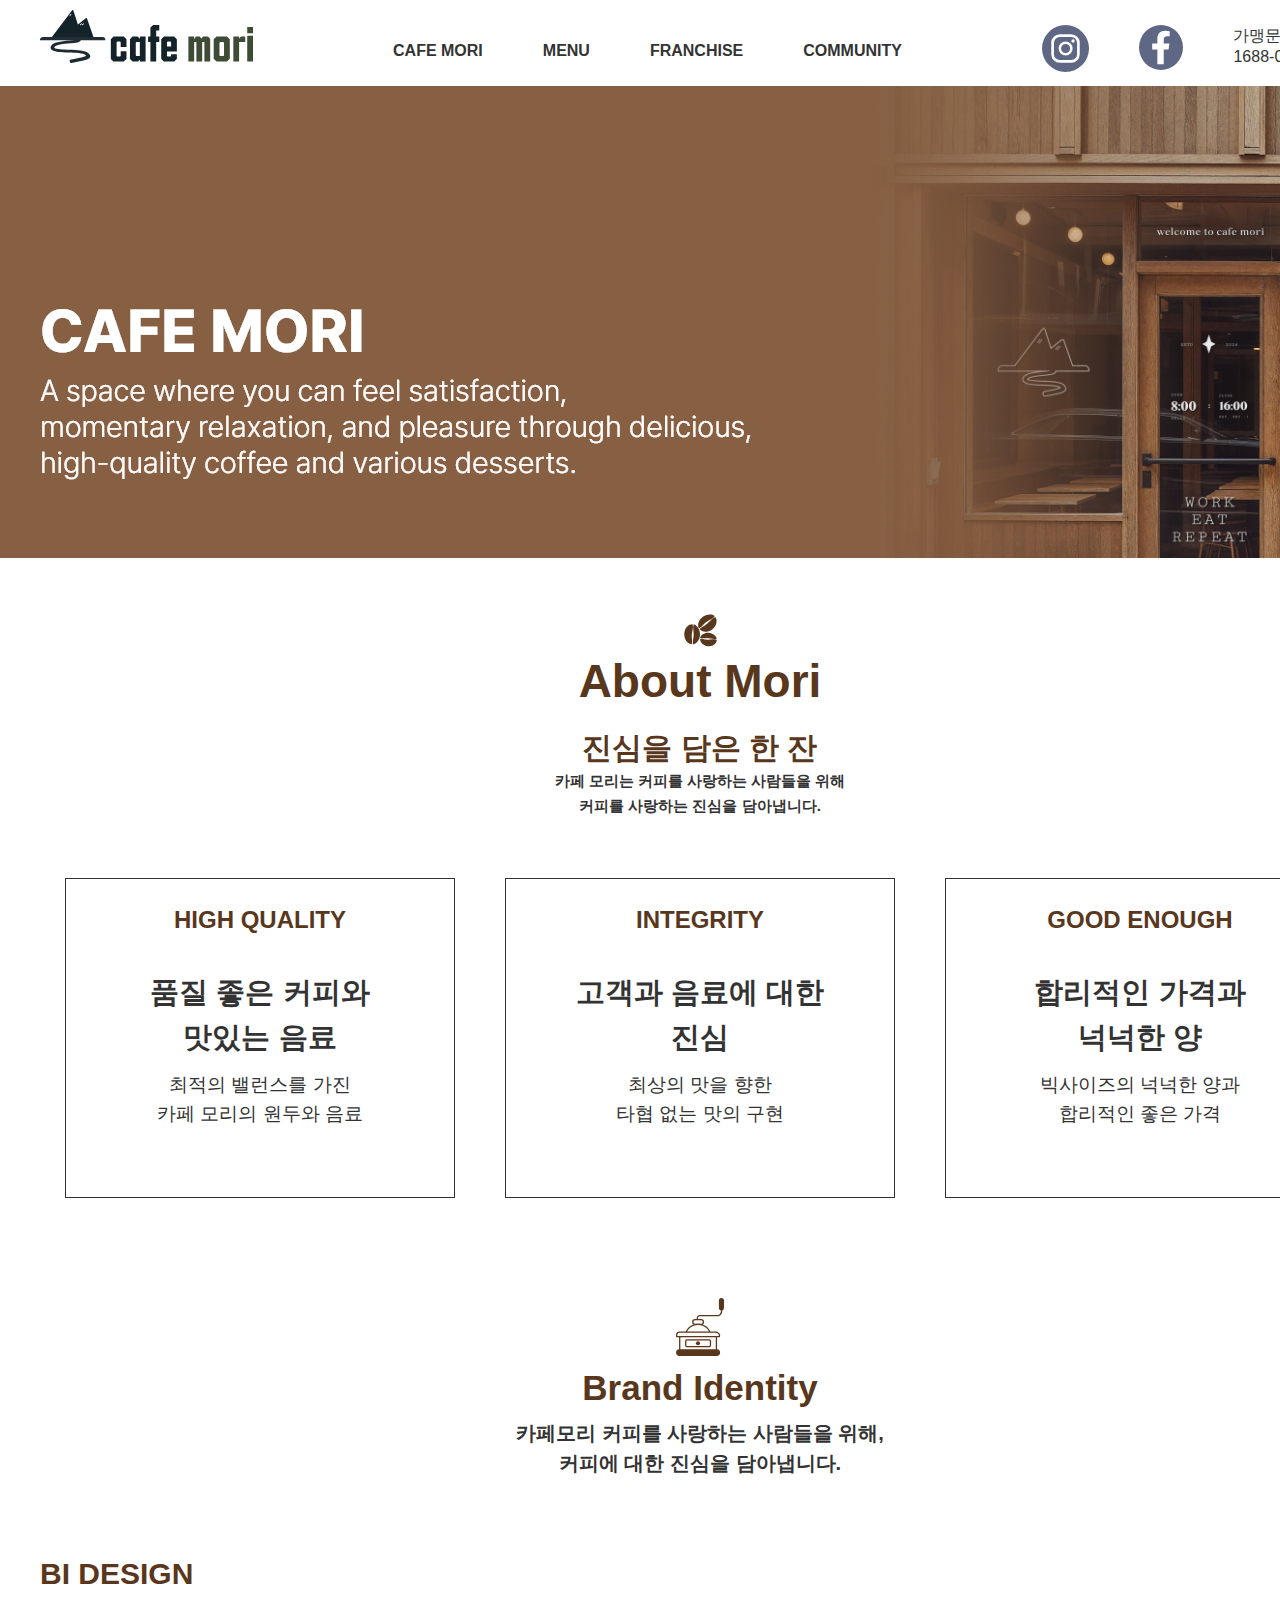
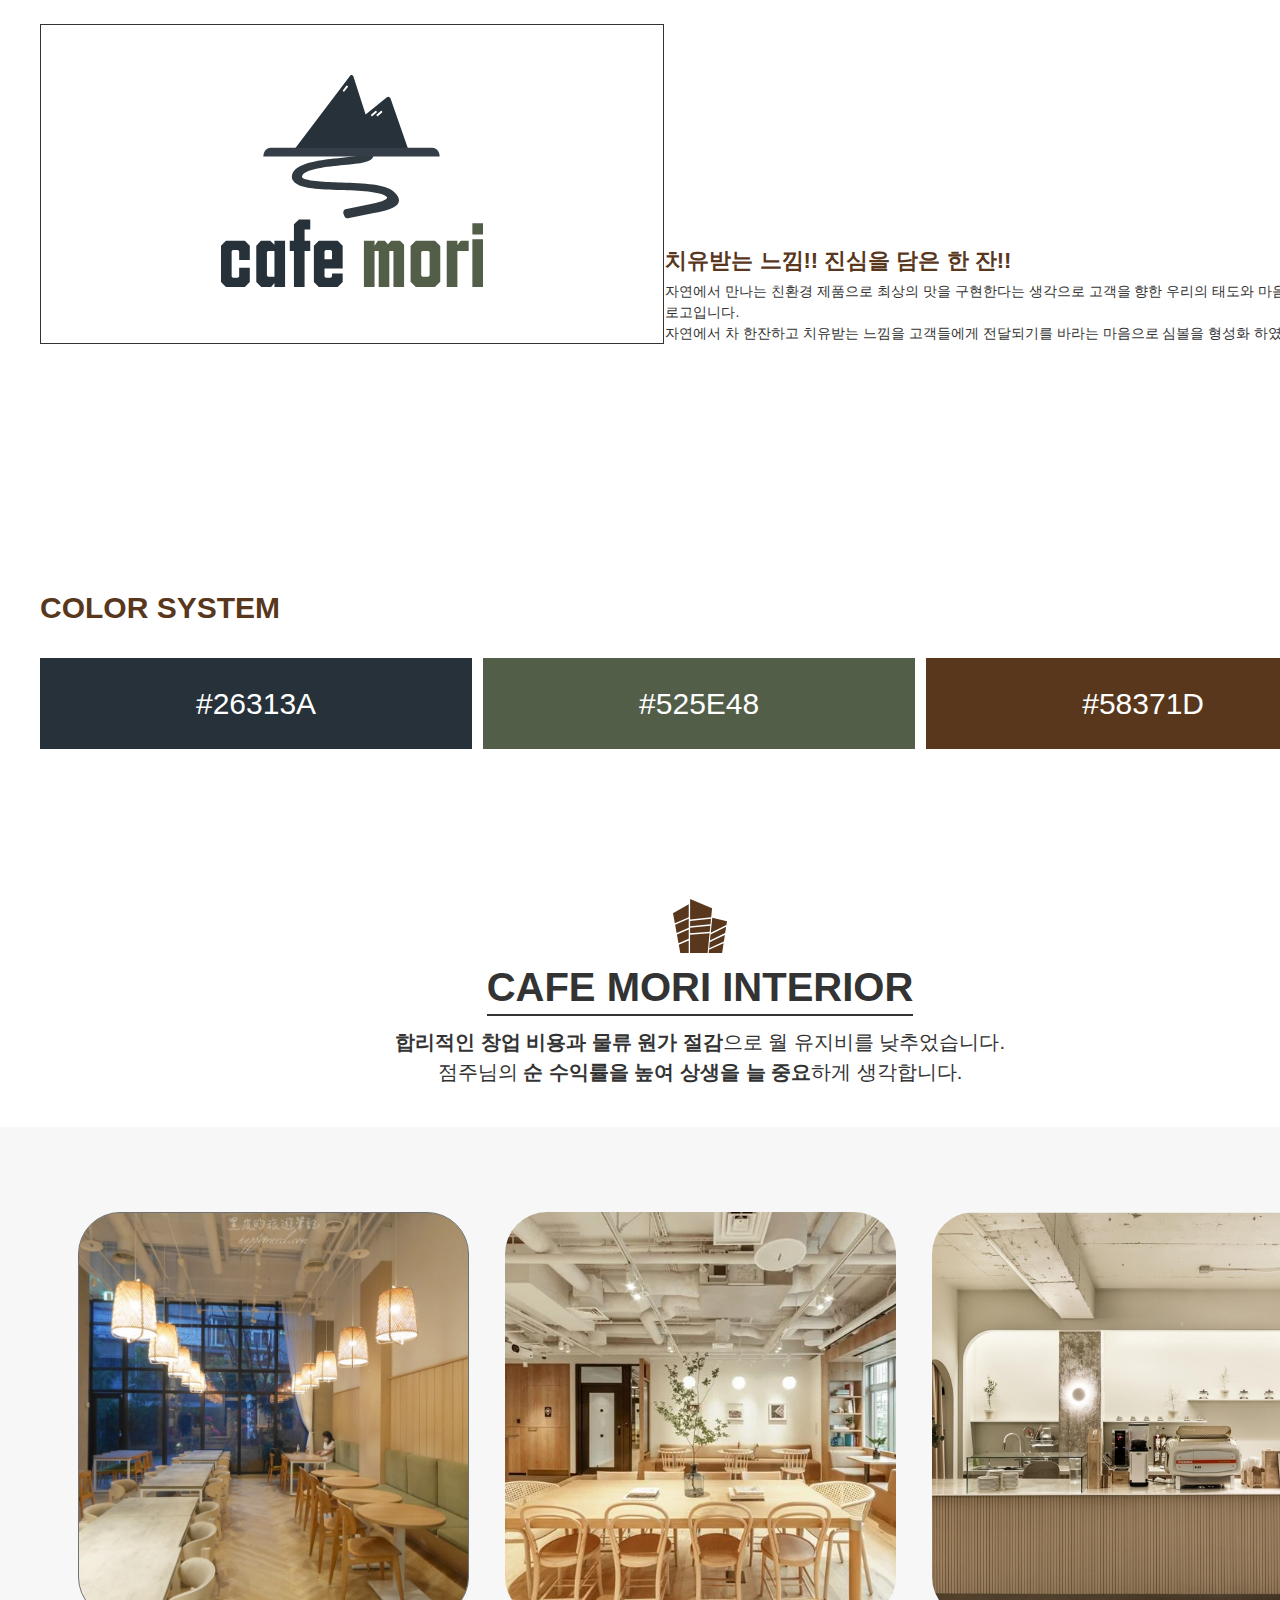
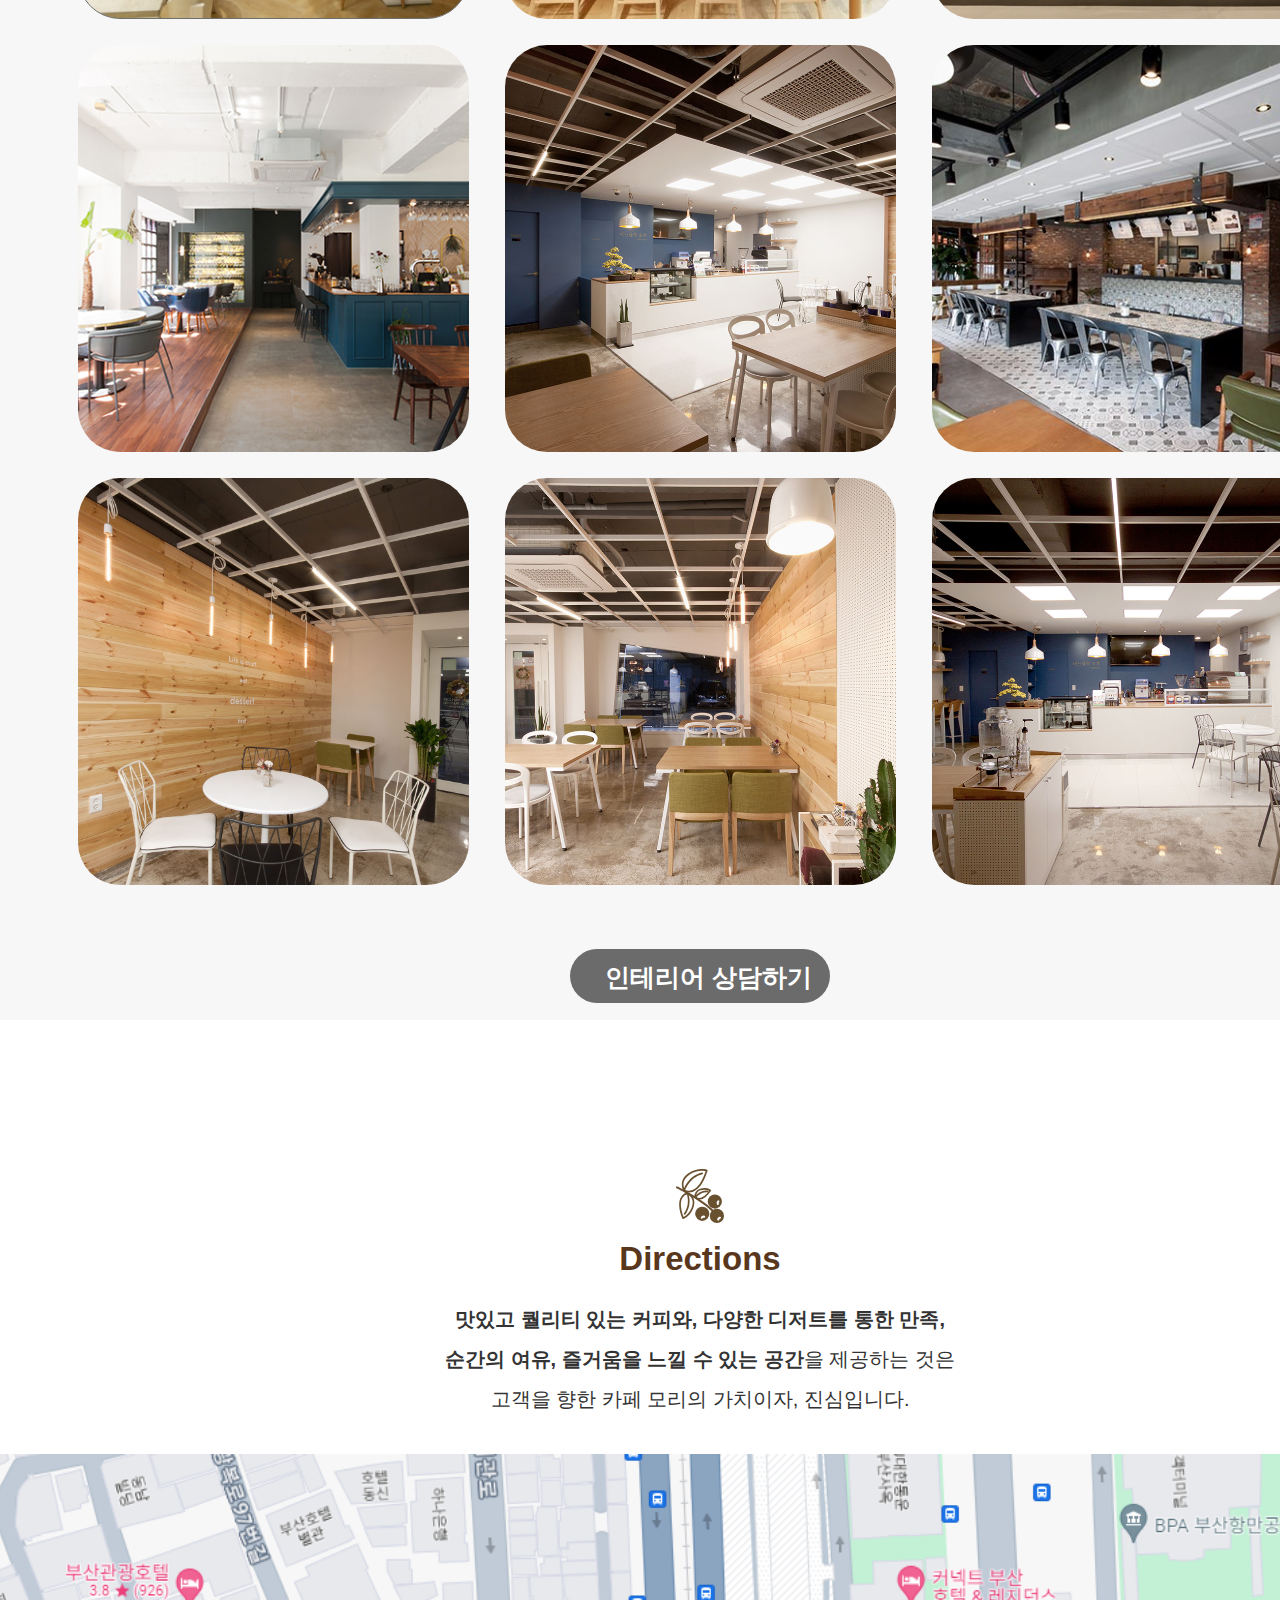
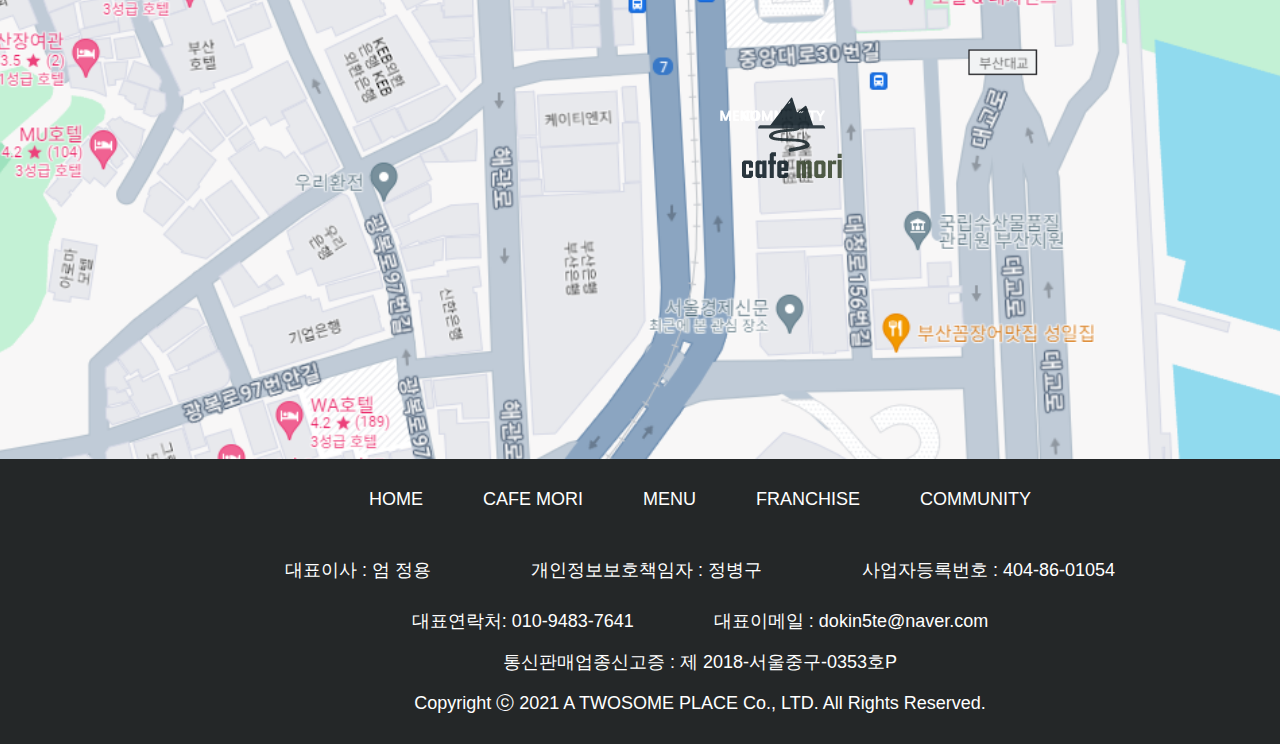
==== sub/sub_about.html @ 179535de "Add files via upload" ====
<!DOCTYPE html>
<html lang="ko">

<head>
    <meta charset="UTF-8">
    <meta name="viewport" content="width=1400">
    <title>cafe mori</title>
    <!-- favicon -->
    <link rel="shortcut icon" href="favicon.ico" type="image/x-icon">
    <!-- webfont -->
    <!-- swuoer -->
    <link rel="stylesheet" href="../css/swiper-bundle.min.css">
    <!-- css -->
    <link rel="stylesheet" href="../css/sub1_style.css">
</head>
<body>
    <div id="wrap">
        <!-- header_S -->
        <div id="header">
            <div id="mori_wrap">
                    <h1 class="logo">
                        <a href="#"><img src="../images/all/logo.svg" alt="logo"></a>
                    </h1>
                <ul class="gnb">
                    <li><a href="#">CAFE MORI</a>
                        <div class="submenu">
                            <div class="inner_submenu">
                                <ul>
                                    <li><a href="#">About Mori</a></li>
                                    <li><a href="#">Brand Identity</a></li>
                                    <li><a href="#">CAFE MORI INTERIOR</a></li>
                                    <li><a href="#">Directions</a></li>
                                </ul>
                            </div>
                        </div>
                    </li>
                    <li><a href="#">MENU</a>
                        <div class="submenu">
                            <div class="inner_submenu">
                                <ul>
                                    <li><a href="#">Coffee</a></li>
                                    <li><a href="#">non-Coffee</a></li>
                                    <li><a href="#">Tea</a></li>
                                    <li><a href="#">Dessert</a></li>
                                </ul>
                            </div>
                        </div>
                    </li>
                    <li><a href="#">FRANCHISE</a>
                        <div class="submenu">
                            <div class="inner_submenu">
                                <ul>
                                    <li><a href="#">창업절차</a></li>
                                    <li><a href="#">창업지원 및 경쟁력</a></li>
                                    <li><a href="#">상담신청</a></li>
                                </ul>
                            </div>
                        </div>
                    </li>
                    <li><a href="#">COMMUNITY</a>
                        <div class="submenu">
                            <div class="inner_submenu">
                                <ul>
                                    <li><a href="#">community</a></li>
                                </ul>
                            </div>
                        </div>
                    </li>
                </ul>
                <ul class="gnb_img">
                    <li><a href="#"><img src="../images/all/instagram.svg" alt=""></a></li>
                    <li><a href="#"><img src="../images/all/facebook.svg" alt=""></a></li>
                    <li><a href="#">가맹문의<br>1688-0000</a></li>
                </ul>
            </div>
        </div>
        <!-- bannerS -->
        <div id="banner">
            <div class="inner_banner">
            <img src="../images/landingPage/bg.png" alt="banner">
            </div>
        </div>
            <!-- banner_E -->
            <!--section1_S -->
        <div id="section1">
            <div class="sec1_img">
                <img src="../images/landingPage/about mori.svg" alt="coffee">
            </div>
            <div class="sec1_text">
                <div class="col_brown">
                    <h1>About Mori</h1>
                    <h2>진심을 담은 한 잔</h2>
                    <p class="cor_gray">카페 모리는 커피를 사랑하는 사람들을 위해
                    <br> 커피를 사랑하는 진심을 담아냅니다.</p>
                </div>
                <div class="back_img"><img src="../images/landingPage/beans-1.png" alt="beans-1"></div>
                <div class="sec1_box">    
                    <div class="sec1_txbox">
                    <h3 class="col_brown">HIGH QUALITY</h3>
                    <h2 class="font_s">품질 좋은 커피와
                        <br>맛있는 음료</h2>
                    <p>최적의 밸런스를 가진<br>
                        카페 모리의 원두와 음료</p>            
                    </div>
                    <div class="sec1_txbox">
                    <h3 class="col_brown">INTEGRITY</h3>
                    <h2 class="font_s">고객과 음료에 대한 
                        <br>진심</h2>
                    <p>최상의 맛을 향한<br>
                    타협 없는 맛의 구현</p>            
                    </div>
                    <div class="sec1_txbox">
                        <h3 class="col_brown">GOOD ENOUGH</h3>
                        <h2 class="font_s">합리적인 가격과
                        <br>넉넉한 양</h2>
                        <p>빅사이즈의 넉넉한 양과
                        <br>합리적인 좋은 가격</p>            
                    </div>
                </div>    
            </div>
        </div>
        <!--section1_E -->
        <!--section2_S -->
        <div id="section2">
            <div class="innersec2">
                <div class="sec2_img">
                    <img src="../images/landingPage/Brand Identity.svg" alt="Identity">
                </div>
                <div class="col_brown">
                    <h2>Brand Identity</h2>
                    <p class="col_gray">카페모리 커피를 사랑하는 사람들을 위해,<br>
                        <strong>커피에 대한 진심을 담아냅니다.</strong></p>
                </div>
                <div class="sec2_bi">
                    <h3>BI DESIGN</h3>
                    <div class="bi_de">
                        <div class="bi_img">
                            <a href="#"><img src="../images/landingPage/mori_logo.svg" alt="iogo"></a>
                        </div>
                        <div class="bi_txt">
                            <h4 class="col_brown">치유받는 느낌!!  진심을 담은 한 잔!!</h4>
                            <p>자연에서 만나는 친환경 제품으로 최상의 맛을 구현한다는 생각으로 고객을 향한 우리의 태도와 마음가짐을 담은 <br> 로고입니다.</p>
                            <p>자연에서 차 한잔하고 치유받는 느낌을 고객들에게 전달되기를 바라는 마음으로 심볼을 형성화 하였습니다.</p>
                        </div>
                    </div>
                    <div class="bi_col"> 
                        <h3>COLOR SYSTEM</h3>   
                        <div class="col_system">
                            <div>#26313A</div>
                            <div>#525E48</div>
                            <div>#58371D</div> 
                        </div>                       
                    </div>               
                </div>
            </div>    
        </div>
        <!-- section2_E -->
        <!-- section3_S -->
        <div id="section3">
            <div class="interior">
                <img src="../images/landingPage/CAFE MORI INTERIOR.svg" alt="interior">
            </div>
            <div class="sec3_txt">
                <strong>CAFE MORI INTERIOR</strong>
                <p><b>합리적인 창업 비용과 물류 원가 절감</b>으로 월 유지비를 낮추었습니다.
                <br>점주님의 <b>순 수익률을 높여 상생을 늘 중요</b>하게 생각합니다.</p>
            </div>
        </div>    
        <div id="sec3_img"> 
            <div class="interior_img">
                <ul class="img_inter">
                    <li><img src="../images/landingPage/cafe-in1.png" alt=""></li>
                    <li><img src="../images/landingPage/cafe-in2.png" alt=""></li>
                    <li><img src="../images/landingPage/cafe-in3.png" alt=""></li>
                    <li><img src="../images/landingPage/cafe-in4.png" alt=""></li>
                    <li><img src="../images/landingPage/cafe-in5.png" alt=""></li>
                    <li><img src="../images/landingPage/cafe-in6.png" alt=""></li>
                    <li><img src="../images/landingPage/cafe-in7.png" alt=""></li>
                    <li><img src="../images/landingPage/cafe-in8.png" alt=""></li>
                    <li><img src="../images/landingPage/cafe-in9.png" alt=""></li>
                </ul>
                <div class="button"><a href="#"><strong>인테리어 상담하기</strong></a></div>
            </div>
        </div>
        <!-- section3_E -->
        <!-- section4_S -->
        <div id="section4">
            <div class="sec4_img">
                <img src="../images/landingPage/Directions.svg" alt="Directions">
            </div>
            <div class="sec4_txt">
                <h3>Directions</h3>
                <p><strong>맛있고 퀄리티 있는 커피와, 다양한 디저트를 통한 만족,<br>
                    순간의 여유, 즐거움을 느낄 수 있는 공간</strong>을 제공하는 것은<br>
                    고객을 향한 카페 모리의 가치이자, 진심입니다.</p>
            </div>
        </div> 
        <div id="map"></div>
        <div id="footer">
            <ul class="footer_w">
                <li><a href="../index.html">HOME</a></li>
                <li><a href="./sub_about.html">CAFE MORI</a></li>
                <li><a href="./sub_menu.html">MENU</a></li>
                <li><a href="./sub_franchise.html">FRANCHISE</a></li>
                <li><a href="./sub_community.html">COMMUNITY</a></li>
            </ul>
            <ul class="footer_t">
                <li>대표이사 : 엄 정용</li>
                <li>개인정보보호책임자 : 정병구</li>
                <li> 사업자등록번호 : 404-86-01054</li>
            </ul>
            <ul class="footer_o">
                <li>대표연락처: 010-9483-7641</li>
                <li> 대표이메일 : dokin5te@naver.com</li>
            </ul>
            <p>통신판매업종신고증 : 제 2018-서울중구-0353호P</p>
            <p>Copyright ⓒ 2021 A TWOSOME PLACE Co., LTD. All Rights Reserved.</p>
        </div>
    </div>
    <script src="../js/jquery-3.7.1.min.js"></script>
        <script>
            $(".submenu").hide();
            $(".gnb li").mouseenter(function () {
                $(this).children(".submenu").stop().slideDown()
            });
            $(".gnb li").mouseleave(function () {
                $(this).children(".submenu").stop().slideUp()
            });
    </script>
</body>
</html>
---- css/sub1_style.css ----
/* webfont */

html, body, div, span, iframe, h1, h2, h3, h4, h5, h6, p, blockquote, pre, a, em, img, small, strong, b, dl, dt, dd, ol, ul, li, fieldset, form, label, legend, table, caption, tr, th, td, article, aside, footer, header, nav, section, summary, video{
    margin: 0;
    padding: 0;
}
a{
    text-decoration: none;
    color: inherit;
}
ul,ol{
    list-style: none;
}
html{
    font-size: 16px;
    /* rem의 기준크기!!! */
}
body{
    font-family: Arial, Helvetica, sans-serif;
    font-size: 14px;
    line-height: 1.5em;
    color: #333333;
}
/* header */
#wrap{
    min-width: 1400px;
}
#mori_wrap{
    width: 1320px;
    height: 86px;
    margin: 0px auto;
    display: flex;
    justify-content: space-between;
    font-size: 16px;
}
#wrap .logo{
    margin: 10px 0;
}
.gnb{
    display: flex;
    margin-top: 40px;
    font-weight: bold;
}
.gnb> li{
    position: relative;
}
.gnb> li> a{
    display: block;
    margin: 0 30px;
    padding-bottom: 20px;
    font-weight: bold;
}
.gnb> li> a:hover {
    color: #58371D;
}
.submenu{
    position: absolute;
    top: 45px;
    left: 0;
    width: 100%;
    z-index: 9;
    display: none;
}
.submenu li a{
    display: block;
    background-color: rgb(255,255,255,0.8);
    padding: 10px 10px;
    text-align: center;
    font-size: 14px;
}
.submenu li a:hover{
    color: #581d50;   
}
.gnb_img{
    display: flex;
    margin-top: 25px;
}
.gnb_img li a{
    display: block;
    margin-right: 50px;
}
/* banner */
#banner{
    position: relative;
    overflow: hidden;
    height: 475px;
}
.inner_banner{
    position: absolute;
    top: 0;
    left: 50%;
    margin-left: -960px;
}
/* section1 */
#section1{
    margin: 50px auto 0;
    text-align: center;
    width: 1320px;
    position: relative;
}
#section1 h2{
    padding-bottom: 10px;
}
.back_img{
    position: absolute;
    top: 300px;
    left: -350px;
}
.col_brown{
    color:#58371D;
}
.sec1_text h1{
    font-size: 46px;
    margin: 15px auto 45px;
    font-weight: bold;
}
h2{
    font-size: 30px;
    font-weight: bold;
}
.sec1_text p{
    margin-bottom: 50px;
    color: #333333;
    font-size: 15px;
    line-height: 25px;
}
.sec1_box{
    width: 100%;
    height: 320px;
    margin: 0 auto; 
    display: flex;
    justify-content: center;
}
.sec1_txbox{
    width: 327px;
    border: 1px solid #333333;
    display: block;
    margin: 0 25px;
    padding: 10px 60px;
    text-align: center;
}
.sec1_txbox h3{
    padding: 20px 0 40px;
    font-size: 24px;
    font-weight: bold;
}
.sec1_txbox h2{
    padding-bottom: 20px;
    line-height: 45px;
    font-size: 29px;
}
.sec1_txbox p{
    font-size: 19px;
    line-height: 29px;
    padding-bottom: 40px;
}
/* section2 */
#section2{
    background: url(../images/landingPage/bg-1.png) no-repeat center top;
}
.innersec2{
    width: 1320px;;
    margin: 100px auto 150px;
    text-align: center;
}
h3{
    font-size: 30px;
    font-weight: bold;
    color: #58371D;
}
#section2 h2{
    font-size: 35px;
    font-weight: bold;
    padding-top: 15px;
}
.col_gray{
    color: #333333;
    font-size: 20px;
    padding: 20px 0 40px;
    line-height: 30px;
}
.sec2_bi{
    text-align: left;
}
.sec2_bi h3{
    padding: 35px 0 40px;
    
}
.bi_de{
    display: flex;
    justify-content: space-between;
    position: relative;
}
.bi_img{
    display: block;
    border: 0.25px solid #333333;
    padding: 50px 180px;
    text-align: center;
    margin-bottom: 100px;
}
.col_brown{
    font-size: 22px;
    font-weight: bold;
}
.bi_txt{
    vertical-align: bottom;
}
.bi_tex p{
    font-size: 14px;
    padding-bottom: 10px;
}
.col_brown{
    color: #58371D;
    font-size: 22px;
    font-weight: bold;
    padding-bottom: 10px;
}
.bi_txt{
    display: inline block;
    position: absolute;
    right: 0;
    bottom: 100px;
}
.bi_col{
    width: 1320px;
    padding-top: 118px;
    margin: 0 auto;
}
.col_system{
    display: flex;
    justify-content: space-between;
    color: #fff;
    font-size: 30px;
    text-align: center;
}
.col_system div{
    padding: 35px 156px;
}
.col_system div:nth-child(1){
    background-color: #26313A;
}
.col_system div:nth-child(2){
    background-color: #525E48;
}
.col_system div:nth-child(3){
    background-color: #58371D;
}
/* section3 */
#section3{
    width: 1320px;
    margin: 0 auto;
    text-align: center;
    position: relative;
}
.interior{
    padding-bottom: 18px;
}
.sec3_txt strong{
    font-size: 40px;
    font-weight: bold;
    padding-bottom: 5px;
    border-bottom: 2px solid #333333;
}
.sec3_txt p{
    font-size: 20px;
    line-height: 30px;
    padding: 20px 0 40px;
}
#sec3_img{
    background-image: url(../images/landingPage/sec2-bg.png);
    background-repeat: no-repeat;
    background-position: center top;
}
.interior_img{
    width: 1320px;
    margin: 0 auto;
    text-align: center;
    padding: 75px 0 160px;
}
.img_inter{
    display: flex;
    justify-content: center;
    flex-wrap: wrap;
}
.img_inter li{
    display: block;
    padding: 10px 18px;
}
.button{
    margin: 48px auto 0;
    width: 260px;
    text-align: center;
    color: #ffffff;
    background-color: #6b6b6b;
    height: 54px;
    display: inline-block;
    border-radius: 27px;
    position: relative;
    font-size: 25px;
}
.button strong{
    position: absolute;
    top: 18px;
    left: 35px;
}
.button:focus{
    outline: 0;
}
.button:hover{
    background-color: #58371D;
    color: #8e8e8e;
    cursor: pointer;
}
/* section4 */
#section4{
    width: 1320px;
    margin: 0 auto;
    text-align: center;
}
.sec4_txt{
    padding: 10px 0 35px;
}
.sec4_txt h3{
    font-size: 33px;
    font-weight: bold;
    padding-bottom: 20px;
}
.sec4_txt{
    font-size: 20px;
    line-height: 40px;
}
#map{
    height: 605px;
    background :url(../images/landingPage/map.png) no-repeat center top;
}
/* footer */
#footer{
    height: 210px;
    margin: 0 auto;
    background-color: #242728;
    color: #fff;
    text-align: center;
    padding: 60px 0 15px;
    font-size: 18px;
}
.footer_w{
    display: flex;
    justify-content: center;
}
.footer_w li{
    padding: 0 30px;
    margin-top: -30px;
    margin-bottom: 50px;
}
.footer_t{
    display: flex;
    justify-content: center;
}
.footer_t li{
    padding: 0 50px 20px;
    margin-bottom: 10px;
}
.footer_o{
    display: flex;
    justify-content: center;
}
.footer_o li{
    padding: 0 40px 20px;
}
#footer p{
    text-align: center;
    padding-bottom: 20px;
}
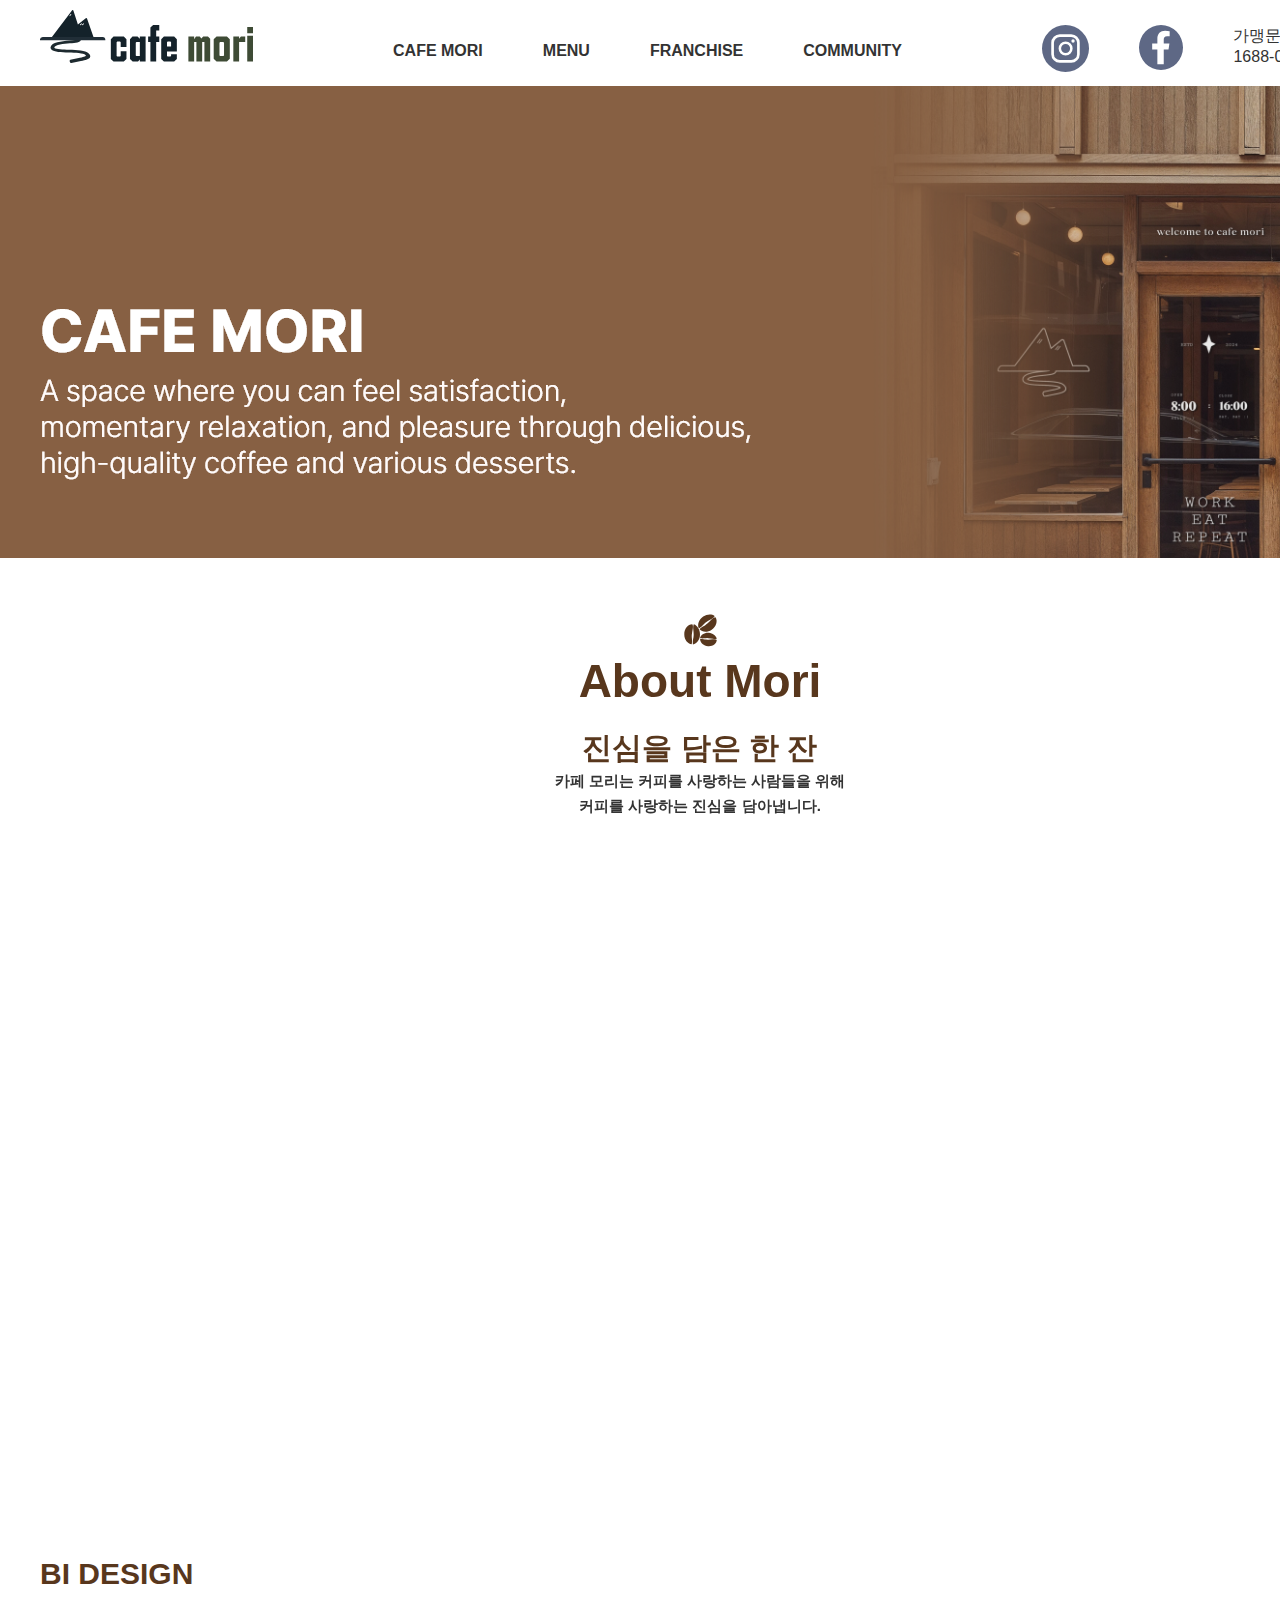
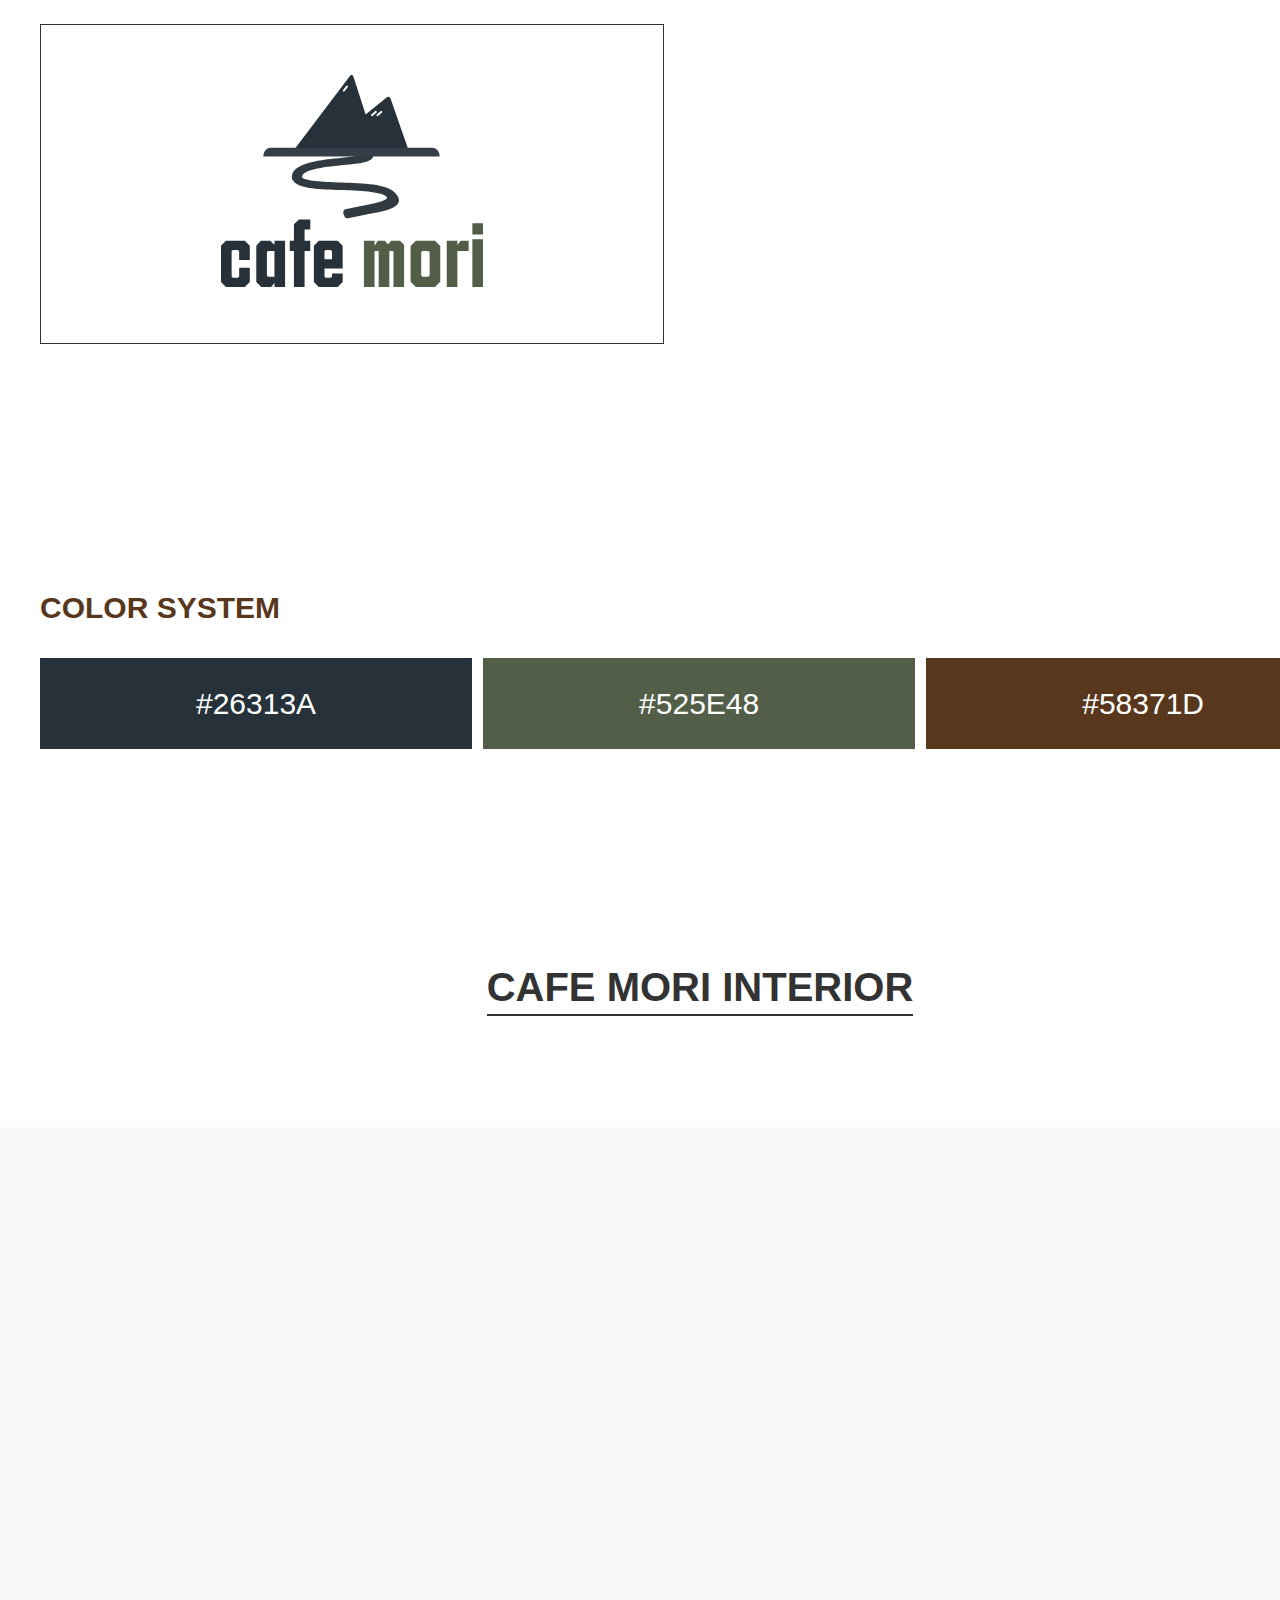
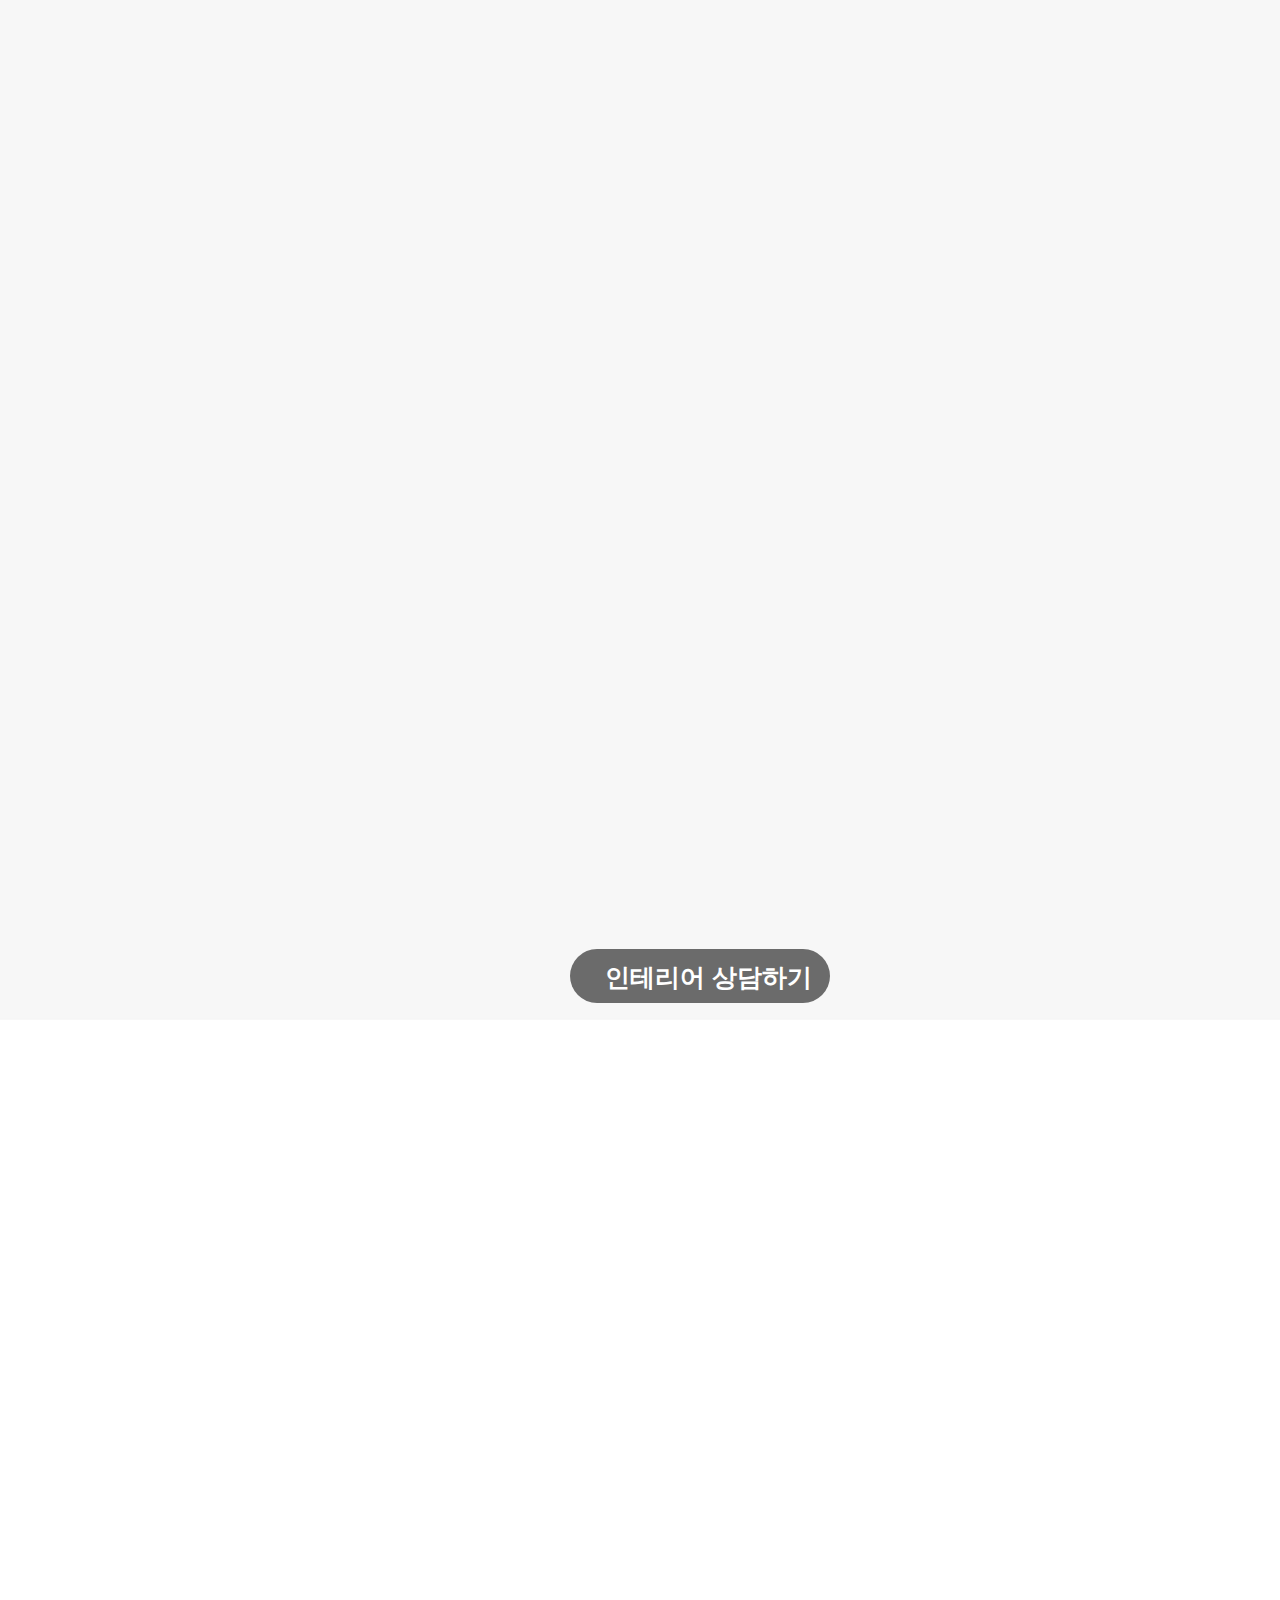
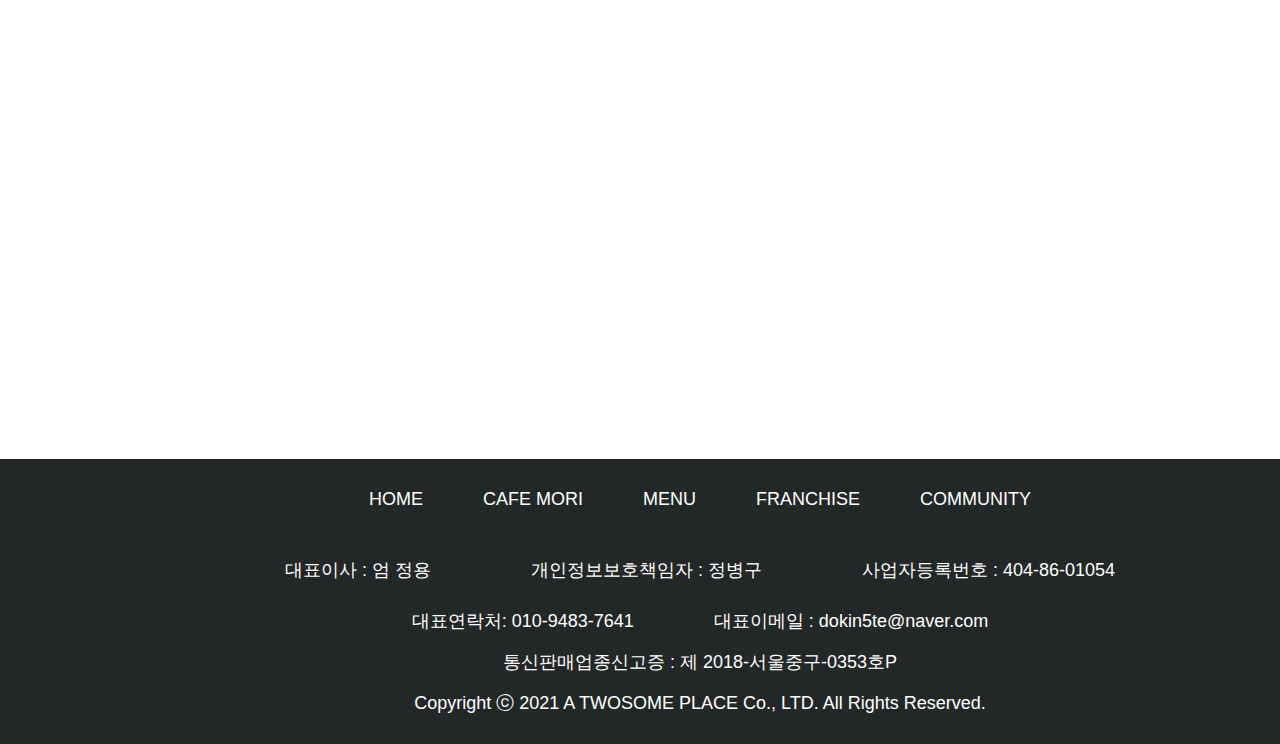
==== commit af612018: "Add files via upload" ====
--- a/sub/sub_about.html
+++ b/sub/sub_about.html
@@ -12,6 +12,8 @@
     <link rel="stylesheet" href="../css/swiper-bundle.min.css">
     <!-- css -->
     <link rel="stylesheet" href="../css/sub1_style.css">
+    <!-- aos css -->
+    <link href="https://unpkg.com/aos@2.3.1/dist/aos.css" rel="stylesheet">	
 </head>
 <body>
     <div id="wrap">
@@ -19,61 +21,61 @@
         <div id="header">
             <div id="mori_wrap">
                     <h1 class="logo">
-                        <a href="#"><img src="../images/all/logo.svg" alt="logo"></a>
+                        <a href="../index.html"><img src="../images/all/logo.svg" alt="logo"></a>
                     </h1>
-                <ul class="gnb">
-                    <li><a href="#">CAFE MORI</a>
-                        <div class="submenu">
-                            <div class="inner_submenu">
-                                <ul>
-                                    <li><a href="#">About Mori</a></li>
-                                    <li><a href="#">Brand Identity</a></li>
-                                    <li><a href="#">CAFE MORI INTERIOR</a></li>
-                                    <li><a href="#">Directions</a></li>
-                                </ul>
-                            </div>
-                        </div>
-                    </li>
-                    <li><a href="#">MENU</a>
-                        <div class="submenu">
-                            <div class="inner_submenu">
-                                <ul>
-                                    <li><a href="#">Coffee</a></li>
-                                    <li><a href="#">non-Coffee</a></li>
-                                    <li><a href="#">Tea</a></li>
-                                    <li><a href="#">Dessert</a></li>
-                                </ul>
-                            </div>
-                        </div>
-                    </li>
-                    <li><a href="#">FRANCHISE</a>
-                        <div class="submenu">
-                            <div class="inner_submenu">
-                                <ul>
-                                    <li><a href="#">창업절차</a></li>
-                                    <li><a href="#">창업지원 및 경쟁력</a></li>
-                                    <li><a href="#">상담신청</a></li>
-                                </ul>
-                            </div>
-                        </div>
-                    </li>
-                    <li><a href="#">COMMUNITY</a>
-                        <div class="submenu">
-                            <div class="inner_submenu">
-                                <ul>
-                                    <li><a href="#">community</a></li>
-                                </ul>
-                            </div>
-                        </div>
-                    </li>
-                </ul>
-                <ul class="gnb_img">
-                    <li><a href="#"><img src="../images/all/instagram.svg" alt=""></a></li>
-                    <li><a href="#"><img src="../images/all/facebook.svg" alt=""></a></li>
-                    <li><a href="#">가맹문의<br>1688-0000</a></li>
-                </ul>
-            </div>
-        </div>
+                    <ul class="gnb">
+                        <li><a href="sub_about.html">CAFE MORI</a>
+                            <div class="submenu">
+                                <div class="inner_submenu">
+                                    <ul>
+                                        <li><a href="sub_about.html#section1">About Mori</a></li>
+                                        <li><a href="sub_about.html#section2">Brand Identity</a></li>
+                                        <li><a href="sub_about.html#section3">CAFE MORI INTERIOR</a></li>
+                                        <li><a href="sub_about.html#section4">Directions</a></li>
+                                    </ul>
+                                </div>
+                            </div>
+                        </li>
+                        <li><a href="sub_menu.html">MENU</a>
+                            <div class="submenu">
+                                <div class="inner_submenu">
+                                    <ul>
+                                        <li><a href="sub_menu.html#section1">Coffee</a></li>
+                                        <li><a href="sub_menu.html#section2">non-Coffee</a></li>
+                                        <li><a href="sub_menu.html#section3">Tea</a></li>
+                                        <li><a href="sub_menu.html#section4">Dessert</a></li>
+                                    </ul>
+                                </div>
+                            </div>
+                        </li>
+                        <li><a href="sub_franchise.html">FRANCHISE</a>
+                            <div class="submenu">
+                                <div class="inner_submenu">
+                                    <ul>
+                                        <li><a href="sub_franchise.html#sec1_startup">창업절차</a></li>
+                                        <li><a href="sub_franchise.html#section2">창업지원 및 경쟁력</a></li>
+                                        <li><a href="sub_franchise.html#section4">상담신청</a></li>
+                                    </ul>
+                                </div>
+                            </div>
+                        </li>
+                        <li><a href="sub_community.html">COMMUNITY</a>
+                            <div class="submenu">
+                                <div class="inner_submenu">
+                                    <ul>
+                                        <li><a href="sub_community.html">community</a></li>
+                                    </ul>
+                                </div>
+                            </div>
+                        </li>
+                    </ul>
+                    <ul class="gnb_img">
+                        <li><a href="javascript:return false;"><img src="../images/all/instagram.svg" alt=""></a></li>
+                        <li><a href="javascript:return false;"><img src="../images/all/facebook.svg" alt=""></a></li>
+                        <li><a href="/sub/sub_franchise.html#section4">가맹문의<br>1688-0000</a></li>
+                    </ul>
+                </div>
+            </div>
         <!-- bannerS -->
         <div id="banner">
             <div class="inner_banner">
@@ -83,18 +85,18 @@
             <!-- banner_E -->
             <!--section1_S -->
         <div id="section1">
-            <div class="sec1_img">
+            <div class="sec1_img"  data-aos="zoom-in-down">
                 <img src="../images/landingPage/about mori.svg" alt="coffee">
             </div>
             <div class="sec1_text">
                 <div class="col_brown">
-                    <h1>About Mori</h1>
-                    <h2>진심을 담은 한 잔</h2>
-                    <p class="cor_gray">카페 모리는 커피를 사랑하는 사람들을 위해
+                    <h1 data-aos="fade-up-left">About Mori</h1>
+                    <h2 data-aos="fade-down-right">진심을 담은 한 잔</h2>
+                    <p class="cor_gray" data-aos="fade-up">카페 모리는 커피를 사랑하는 사람들을 위해
                     <br> 커피를 사랑하는 진심을 담아냅니다.</p>
                 </div>
                 <div class="back_img"><img src="../images/landingPage/beans-1.png" alt="beans-1"></div>
-                <div class="sec1_box">    
+                <div class="sec1_box" data-aos="fade-right">    
                     <div class="sec1_txbox">
                     <h3 class="col_brown">HIGH QUALITY</h3>
                     <h2 class="font_s">품질 좋은 커피와
@@ -102,14 +104,14 @@
                     <p>최적의 밸런스를 가진<br>
                         카페 모리의 원두와 음료</p>            
                     </div>
-                    <div class="sec1_txbox">
+                    <div class="sec1_txbox" data-aos="fade-down">
                     <h3 class="col_brown">INTEGRITY</h3>
                     <h2 class="font_s">고객과 음료에 대한 
                         <br>진심</h2>
                     <p>최상의 맛을 향한<br>
                     타협 없는 맛의 구현</p>            
                     </div>
-                    <div class="sec1_txbox">
+                    <div class="sec1_txbox" data-aos="fade-left">
                         <h3 class="col_brown">GOOD ENOUGH</h3>
                         <h2 class="font_s">합리적인 가격과
                         <br>넉넉한 양</h2>
@@ -123,24 +125,24 @@
         <!--section2_S -->
         <div id="section2">
             <div class="innersec2">
-                <div class="sec2_img">
+                <div class="sec2_img" data-aos="fade-down-left">
                     <img src="../images/landingPage/Brand Identity.svg" alt="Identity">
                 </div>
                 <div class="col_brown">
-                    <h2>Brand Identity</h2>
-                    <p class="col_gray">카페모리 커피를 사랑하는 사람들을 위해,<br>
+                    <h2 data-aos="zoom-in">Brand Identity</h2>
+                    <p class="col_gray" data-aos="zoom-in-up">카페모리 커피를 사랑하는 사람들을 위해,<br>
                         <strong>커피에 대한 진심을 담아냅니다.</strong></p>
                 </div>
                 <div class="sec2_bi">
                     <h3>BI DESIGN</h3>
                     <div class="bi_de">
                         <div class="bi_img">
-                            <a href="#"><img src="../images/landingPage/mori_logo.svg" alt="iogo"></a>
+                            <a href="javascript:return false;"><img src="../images/landingPage/mori_logo.svg" alt="iogo"></a>
                         </div>
                         <div class="bi_txt">
-                            <h4 class="col_brown">치유받는 느낌!!  진심을 담은 한 잔!!</h4>
-                            <p>자연에서 만나는 친환경 제품으로 최상의 맛을 구현한다는 생각으로 고객을 향한 우리의 태도와 마음가짐을 담은 <br> 로고입니다.</p>
-                            <p>자연에서 차 한잔하고 치유받는 느낌을 고객들에게 전달되기를 바라는 마음으로 심볼을 형성화 하였습니다.</p>
+                            <h4 class="col_brown" data-aos="fade-down">치유받는 느낌!!  진심을 담은 한 잔!!</h4>
+                            <p data-aos="fade-up">자연에서 만나는 친환경 제품으로 최상의 맛을 구현한다는 생각으로 고객을 향한 우리의 태도와 마음가짐을 담은 <br> 로고입니다.</p>
+                            <p data-aos="fade-right">자연에서 차 한잔하고 치유받는 느낌을 고객들에게 전달되기를 바라는 마음으로 심볼을 형성화 하였습니다.</p>
                         </div>
                     </div>
                     <div class="bi_col"> 
@@ -157,45 +159,47 @@
         <!-- section2_E -->
         <!-- section3_S -->
         <div id="section3">
-            <div class="interior">
+            <div class="interior" data-aos="fade-down">
                 <img src="../images/landingPage/CAFE MORI INTERIOR.svg" alt="interior">
             </div>
             <div class="sec3_txt">
-                <strong>CAFE MORI INTERIOR</strong>
-                <p><b>합리적인 창업 비용과 물류 원가 절감</b>으로 월 유지비를 낮추었습니다.
+                <strong >CAFE MORI INTERIOR</strong>
+                <p data-aos="fade-up-left"><b>합리적인 창업 비용과 물류 원가 절감</b>으로 월 유지비를 낮추었습니다.
                 <br>점주님의 <b>순 수익률을 높여 상생을 늘 중요</b>하게 생각합니다.</p>
             </div>
         </div>    
         <div id="sec3_img"> 
             <div class="interior_img">
                 <ul class="img_inter">
-                    <li><img src="../images/landingPage/cafe-in1.png" alt=""></li>
-                    <li><img src="../images/landingPage/cafe-in2.png" alt=""></li>
-                    <li><img src="../images/landingPage/cafe-in3.png" alt=""></li>
-                    <li><img src="../images/landingPage/cafe-in4.png" alt=""></li>
-                    <li><img src="../images/landingPage/cafe-in5.png" alt=""></li>
-                    <li><img src="../images/landingPage/cafe-in6.png" alt=""></li>
-                    <li><img src="../images/landingPage/cafe-in7.png" alt=""></li>
-                    <li><img src="../images/landingPage/cafe-in8.png" alt=""></li>
-                    <li><img src="../images/landingPage/cafe-in9.png" alt=""></li>
+                    <li data-aos="fade-down-right"><img src="../images/landingPage/cafe-in1.png" alt=""></li>
+                    <li data-aos="fade-down"><img src="../images/landingPage/cafe-in2.png" alt=""></li>
+                    <li data-aos="fade-down-left"><img src="../images/landingPage/cafe-in3.png" alt=""></li>
+                    <li data-aos="fade-right"><img src="../images/landingPage/cafe-in4.png" alt=""></li>
+                    <li data-aos="flip-left"><img src="../images/landingPage/cafe-in5.png" alt=""></li>
+                    <li data-aos="fade-left"><img src="../images/landingPage/cafe-in6.png" alt=""></li>
+                    <li data-aos="fade-up-right"><img src="../images/landingPage/cafe-in7.png" alt=""></li>
+                    <li data-aos="fade-up-left"><img src="../images/landingPage/cafe-in8.png" alt=""></li>
+                    <li data-aos="fade-up-right"><img src="../images/landingPage/cafe-in9.png" alt=""></li>
                 </ul>
-                <div class="button"><a href="#"><strong>인테리어 상담하기</strong></a></div>
+                <div class="button"><a href="./sub_franchise.html#section4"><strong>인테리어 상담하기</strong></a></div>
             </div>
         </div>
         <!-- section3_E -->
         <!-- section4_S -->
         <div id="section4">
-            <div class="sec4_img">
+            <div class="sec4_img" data-aos="fade-down">
                 <img src="../images/landingPage/Directions.svg" alt="Directions">
             </div>
             <div class="sec4_txt">
-                <h3>Directions</h3>
-                <p><strong>맛있고 퀄리티 있는 커피와, 다양한 디저트를 통한 만족,<br>
+                <h3 data-aos="fade-up-right">Directions</h3>
+                <p data-aos="fade-up-left"><strong>맛있고 퀄리티 있는 커피와, 다양한 디저트를 통한 만족,<br>
                     순간의 여유, 즐거움을 느낄 수 있는 공간</strong>을 제공하는 것은<br>
                     고객을 향한 카페 모리의 가치이자, 진심입니다.</p>
             </div>
         </div> 
-        <div id="map"></div>
+        <div id="map">
+            <iframe src="https://www.google.com/maps/embed?pb=!1m18!1m12!1m3!1d3262.9064102387797!2d129.053699!3d35.13400899999999!2m3!1f0!2f0!3f0!3m2!1i1024!2i768!4f13.1!3m3!1m2!1s0x3568eb24d4cdef57%3A0x260c6b34ecf36b6d!2z7Lm07Y6YIOuEpOyCtOywqOydtA!5e0!3m2!1sko!2skr!4v1726731693542!5m2!1sko!2skr" width="1320" height="605" style="border:0;" allowfullscreen="" loading="lazy" referrerpolicy="no-referrer-when-downgrade"></iframe>
+        </div>
         <div id="footer">
             <ul class="footer_w">
                 <li><a href="../index.html">HOME</a></li>
@@ -227,5 +231,13 @@
                 $(this).children(".submenu").stop().slideUp()
             });
     </script>
+    <!-- aos js -->
+    <script src="https://unpkg.com/aos@2.3.1/dist/aos.js"></script>
+    <script>
+        AOS.init({
+            duration: 1200,
+            easing: 'ease-in-out-back'
+        });
+    </script>
 </body>
 </html>--- a/css/sub1_style.css
+++ b/css/sub1_style.css
@@ -330,8 +330,14 @@
     line-height: 40px;
 }
 #map{
+    width: 1320px;
     height: 605px;
-    background :url(../images/landingPage/map.png) no-repeat center top;
+    margin: 0 auto;
+    text-align: center;
+}
+#map iframe{
+    width: 1320px;
+    height: 605px;
 }
 /* footer */
 #footer{
